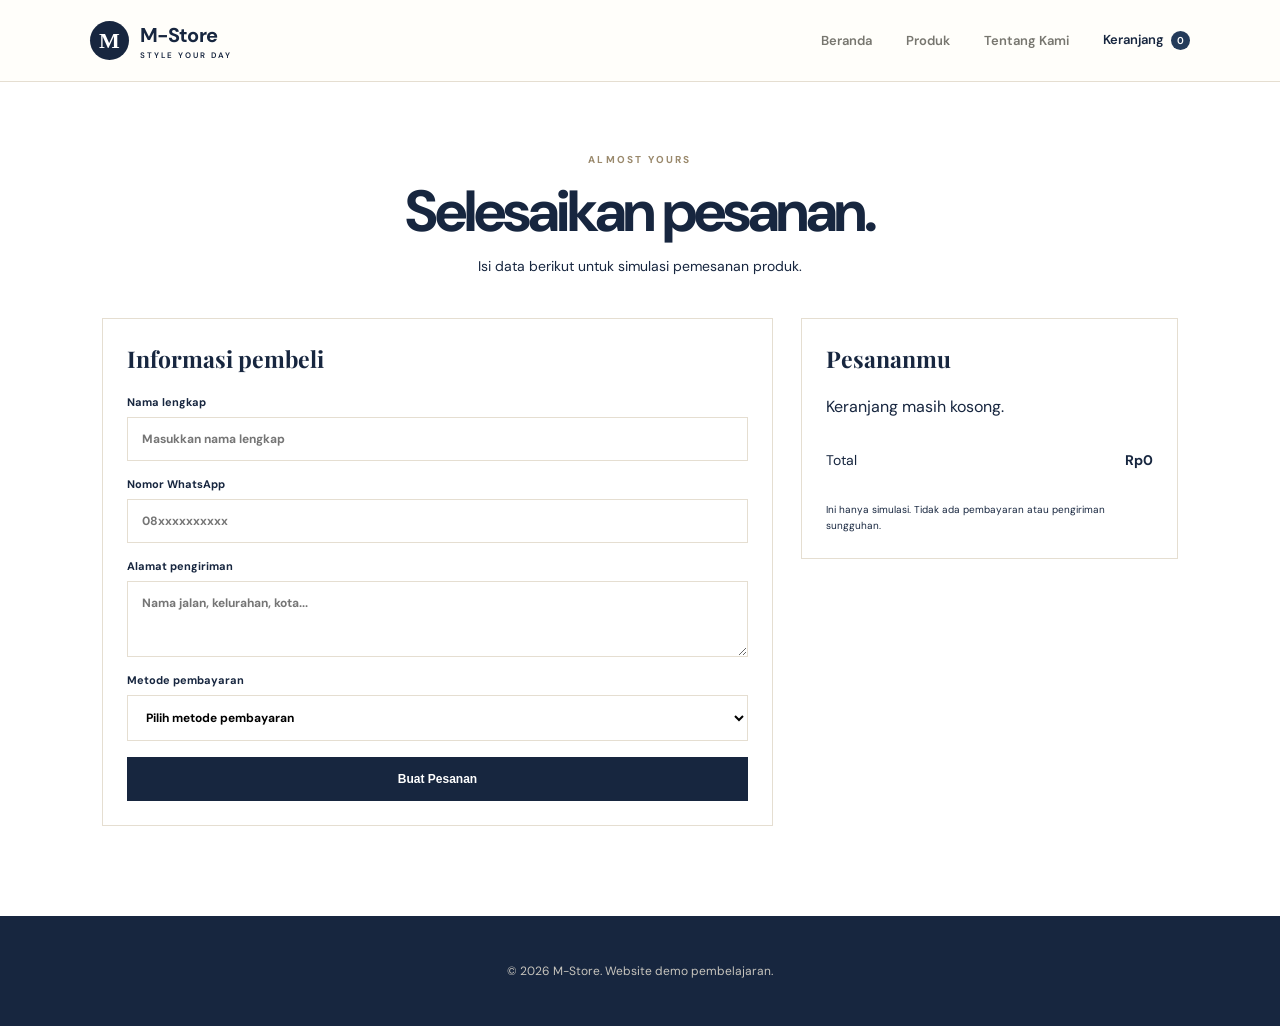
==== checkout.html @ 7494c429 "Add files via upload" ====
<!DOCTYPE html>
<html lang="id">
<head>
    <meta charset="UTF-8">
    <meta name="viewport" content="width=device-width, initial-scale=1.0">

    <title>M-Store | Checkout</title>

    <link rel="stylesheet" href="style.css">
    <script src="script.js" defer></script>
</head>

<body>

    <!-- HEADER -->
    <header class="site-header">

        <a class="brand" href="index.html">
            <span class="brand-mark">M</span>

            <span>
                M-Store
                <small>STYLE YOUR DAY</small>
            </span>
        </a>

        <button class="menu-toggle" onclick="toggleMenu()">
            ☰
        </button>

        <nav id="mainNav">
            <a href="index.html">Beranda</a>
            <a href="produk.html">Produk</a>
            <a href="tentang.html">Tentang Kami</a>

            <a class="nav-cart" href="keranjang.html">
                Keranjang
                <span class="cart-count">0</span>
            </a>
        </nav>

    </header>


    <!-- MAIN CONTENT -->
    <main class="page-wrap">

        <!-- PAGE INTRO -->
        <div class="page-intro">
            <span class="eyebrow">ALMOST YOURS</span>

            <h1>Selesaikan pesanan.</h1>

            <p>
                Isi data berikut untuk simulasi pemesanan produk.
            </p>
        </div>


        <!-- CHECKOUT LAYOUT -->
        <div class="checkout-layout">

            <!-- CHECKOUT FORM -->
            <form class="checkout-form" id="checkoutForm">

                <h2>Informasi pembeli</h2>

                <label>
                    Nama lengkap
                    <input
                        name="nama"
                        required
                        placeholder="Masukkan nama lengkap"
                    >
                </label>

                <label>
                    Nomor WhatsApp
                    <input
                        name="whatsapp"
                        type="tel"
                        required
                        placeholder="08xxxxxxxxxx"
                    >
                </label>

                <label>
                    Alamat pengiriman
                    <textarea
                        name="alamat"
                        rows="3"
                        required
                        placeholder="Nama jalan, kelurahan, kota..."
                    ></textarea>
                </label>

                <label>
                    Metode pembayaran

                    <select name="pembayaran" required>
                        <option value="">
                            Pilih metode pembayaran
                        </option>

                        <option>
                            Transfer bank (simulasi)
                        </option>

                        <option>
                            COD (simulasi)
                        </option>

                        <option>
                            E-wallet (simulasi)
                        </option>
                    </select>
                </label>

                <button
                    class="btn btn-dark full-btn"
                    type="submit"
                >
                    Buat Pesanan
                </button>

            </form>


            <!-- ORDER SUMMARY -->
            <aside class="summary-card">

                <h2>Pesananmu</h2>

                <div id="checkoutSummary"></div>

                <div class="summary-line total">
                    <span>Total</span>

                    <b id="checkoutTotal">
                        Rp0
                    </b>
                </div>

                <p class="tiny-note">
                    Ini hanya simulasi. Tidak ada pembayaran
                    atau pengiriman sungguhan.
                </p>

            </aside>

        </div>


        <!-- ORDER MESSAGE -->
        <div id="orderMessage" class="notice" hidden></div>

    </main>


    <!-- FOOTER -->
    <footer>
        <p>
            © 2026 M-Store. Website demo pembelajaran.
        </p>
    </footer>

</body>
</html>
---- style.css ----
/* ==========================================
   1. IMPORT FONT
========================================== */

@import url('https://fonts.googleapis.com/css2?family=DM+Sans:wght@400;500;600;700&family=Playfair+Display:ital,wght@0,600;0,700;1,600;1,700&display=swap');


/* ==========================================
   2. ROOT VARIABLES
========================================== */

:root {
    --ink: #17263F;       /* Navy gelap untuk teks */
    --muted: #17263F;     /* Abu-abu untuk teks tambahan */
    --cream: #6bb0f7;     /* Cream sebagai warna latar */
    --paper: #ffffff;     /* Cream terang untuk card */
    --orange: #243B5A;    /* Diganti navy untuk elemen utama */
    --line: #E5DED1;      /* Garis pembatas cream */
}


/* ==========================================
   3. RESET & GLOBAL STYLE
========================================== */

* {
    box-sizing: border-box;
}

html {
    scroll-behavior: smooth;
}

body {
    margin: 0;
    background: var(--paper);
    color: var(--ink);
    font-family: 'DM Sans', sans-serif;
}

a {
    color: inherit;
    text-decoration: none;
}

h1,
h2,
h3,
p {
    margin-top: 0;
}


/* ==========================================
   4. HEADER & NAVIGATION
========================================== */

.site-header {
    height: 82px;
    padding: 0 7%;
    display: flex;
    align-items: center;
    justify-content: space-between;
    border-bottom: 1px solid var(--line);
    background: #fffefa;
    position: sticky;
    top: 0;
    z-index: 10;
}

.brand {
    display: flex;
    align-items: center;
    gap: 11px;
    font-weight: 700;
    font-size: 20px;
    letter-spacing: -.8px;
}

.brand small {
    display: block;
    font-size: 8px;
    letter-spacing: 2px;
    color: var(--muted);
    font-weight: 600;
    margin-top: 2px;
}

.brand-mark {
    width: 39px;
    height: 39px;
    background: var(--ink);
    color: white;
    border-radius: 50%;
    display: grid;
    place-items: center;
    font-family: Georgia;
    font-size: 22px;
}

nav {
    display: flex;
    align-items: center;
    gap: 34px;
    font-size: 13px;
    font-weight: 600;
}

nav a {
    color: #77766f;
    transition: .2s;
}

nav a:hover,
nav a.active {
    color: var(--ink);
}

.nav-cart {
    color: var(--ink);
}

.cart-count {
    display: inline-grid;
    place-items: center;
    background: var(--orange);
    color: white;
    border-radius: 50%;
    width: 19px;
    height: 19px;
    font-size: 10px;
    margin-left: 4px;
}

.menu-toggle {
    display: none;
    border: 0;
    background: none;
    font-size: 25px;
}


/* ==========================================
   5. HERO SECTION
========================================== */

.hero {
    min-height: 530px;
    background: var(--cream);
    padding: 75px 11%;
    display: grid;
    grid-template-columns: 1.05fr .95fr;
    align-items: center;
    overflow: hidden;
}

.eyebrow {
    font-size: 10px;
    letter-spacing: 2.2px;
    font-weight: 700;
    color: white;
}

.hero h1,
.page-intro h1 {
    font-size: clamp(42px, 6vw, 76px);
    line-height: 1.04;
    letter-spacing: -3px;
    margin: 18px 0;
}

.hero h1 em,
.page-intro h1 em,
.promo h2 em {
    font-family: 'Playfair Display', serif;
    font-weight: 600;
}

.hero-content > p,
.page-intro > p {
    color: var(--muted);
    line-height: 1.8;
    max-width: 440px;
    font-size: 14px;
    margin-bottom: 28px;
}


/* ==========================================
   6. BUTTONS
========================================== */

.btn {
    display: inline-flex;
    align-items: center;
    justify-content: center;
    gap: 25px;
    padding: 15px 22px;
    font-size: 12px;
    font-weight: 700;
    border: 0;
    cursor: pointer;
    transition: .2s;
}

.btn:hover {
    transform: translateY(-2px);
}

.btn-dark {
    background: var(--ink);
    color: white;
}

.btn-light {
    background: white;
    color: var(--ink);
}

.full-btn {
    width: 100%;
    text-align: center;
}


/* ==========================================
   7. HERO ART
========================================== */

.hero-art {
    height: 370px;
    position: relative;
    display: grid;
    place-items: center;
}

.hero-circle {
    width: 310px;
    height: 310px;
    border-radius: 50%;
    background: #17263F;
    position: absolute;
}

.hero-product {
    width: 205px;
    height: 255px;
    background: linear-gradient(145deg, #f8eee3, #6bb0f7);
    border-radius: 48% 48% 12px 12px;
    z-index: 1;
    display: grid;
    place-items: center;
    font-family: 'Playfair Display';
    font-size: 85px;
    color: #fff8ee;
    box-shadow: 20px 25px 50px #9b6e5430;
    transform: rotate(7deg);
}

.hero-label {
    position: absolute;
    z-index: 2;
    right: 0;
    bottom: 25px;
    background: white;
    padding: 15px 19px;
    font-size: 9px;
    letter-spacing: 2px;
    line-height: 1.7;
    font-weight: 700;
    box-shadow: 0 10px 30px #0000000c;
}


/* ==========================================
   8. BENEFITS SECTION
========================================== */

.benefits {
    display: grid;
    grid-template-columns: repeat(3, 1fr);
    padding: 28px 11%;
    border-bottom: 1px solid var(--line);
    gap: 25px;
}

.benefits > div {
    display: flex;
    align-items: center;
    gap: 14px;
}

.benefits > div > span {
    font-size: 25px;
    color: var(--orange);
}

.benefits p {
    margin: 0;
    font-size: 12px;
}

.benefits small {
    display: block;
    color: var(--muted);
    font-size: 11px;
    margin-top: 5px;
}


/* ==========================================
   9. PRODUCT SECTION
========================================== */

.section {
    padding: 80px 8%;
}

.section-heading {
    display: flex;
    justify-content: space-between;
    align-items: end;
    margin-bottom: 30px;
}

.section-heading h2 {
    font-family: 'Playfair Display';
    font-size: 36px;
    margin: 8px 0 0;
}

.text-link,
.back-link {
    font-size: 12px;
    font-weight: 700;
}

.product-grid {
    display: grid;
    grid-template-columns: repeat(4, minmax(0, 1fr));
    gap: 22px;
}

.product-card {
    min-width: 0;
}


/* =========================
   PRODUCT SECTION
========================= */

.product-grid {
    display: grid;
    grid-template-columns: repeat(3, 1fr);
    gap: 28px;
    margin-top: 35px;
}

.product-card {
    background: #fff;
    border-radius: 15px;
    overflow: hidden;
    border: 1px solid #eae7df;
    transition: 0.3s ease;
}

.product-card:hover {
    transform: translateY(-8px);
    box-shadow: 0 15px 35px rgba(18, 35, 62, 0.12);
}

.product-image {
    width: 100%;
    height: 260px;
    position: relative;
    overflow: hidden;
    background: #f1eee7;
}

.product-image img {
    width: 100%;
    height: 100%;
    object-fit: cover;
    transition: transform 0.5s ease;
}

.product-card:hover .product-image img {
    transform: scale(1.08);
}

.product-tag {
    position: absolute;
    top: 15px;
    left: 15px;
    z-index: 2;
    background: #172b49;
    color: white;
    padding: 7px 12px;
    border-radius: 5px;
    font-size: 10px;
    letter-spacing: 1px;
}

.product-info {
    padding: 20px;
}

.product-info small {
    color: #9a896c;
    font-size: 11px;
    font-weight: 700;
    letter-spacing: 2px;
}

.product-info h3 {
    color: #172b49;
    font-size: 18px;
    margin: 10px 0;
}

.product-price {
    font-size: 17px;
    font-weight: 700;
    color: #172b49;
    margin-bottom: 18px;
}

.product-button {
    display: block;
    text-align: center;
    text-decoration: none;
    background: #172b49;
    color: #fff;
    padding: 12px;
    border-radius: 7px;
    font-size: 13px;
    transition: 0.3s;
}

.product-button:hover {
    background: #c5a879;
    color: #172b49;
}

/* RESPONSIVE */

@media (max-width: 768px) {
    .product-grid {
        grid-template-columns: repeat(2, 1fr);
        gap: 15px;
    }

    .product-image {
        height: 190px;
    }

    .product-info {
        padding: 13px;
    }

    .product-info h3 {
        font-size: 15px;
    }
}

@media (max-width: 450px) {
    .product-grid {
        grid-template-columns: 1fr;
    }

    .product-image {
        height: 260px;
    }
}


/* ==========================================
   10. PRODUCT IMAGE
========================================== */

.product-image {
    height: 230px;
    border-radius: 5px;
    background: var(--cream);
    display: grid;
    place-items: center;
    position: relative;
    overflow: hidden;
}

.product-image .emoji {
    font-size: 75px;
    filter: drop-shadow(0 12px 10px #00000018);
    transition: .3s;
}

.product-card:hover .emoji {
    transform: scale(1.08) rotate(-4deg);
}

.product-tag {
    position: absolute;
    top: 12px;
    left: 12px;
    background: white;
    padding: 6px 9px;
    font-size: 9px;
    letter-spacing: 1px;
}

.product-image img {
    width: 100%;
    height: 100%;
    object-fit: cover;
    display: block;
    transition: .3s;
}

.product-card:hover .product-image img {
    transform: scale(1.08);
}

.cart-thumb img {
    width: 100%;
    height: 100%;
    object-fit: cover;
    border-radius: 5px;
}
/* ==========================================
   11. PRODUCT INFORMATION
========================================== */

.product-info {
    padding: 13px 2px;
}

.product-info h3 {
    font-size: 13px;
    margin: 0 0 7px;
}

.product-info p {
    font-size: 12px;
    color: var(--muted);
    margin: 0 0 10px;
}

.product-bottom {
    display: flex;
    align-items: center;
    justify-content: space-between;
}

.price {
    font-weight: 700;
    font-size: 13px;
}

.add-btn {
    border: 1px solid var(--ink);
    background: transparent;
    padding: 8px 11px;
    font-size: 10px;
    font-weight: 700;
    cursor: pointer;
}

.add-btn:hover {
    background: var(--ink);
    color: white;
}


/* ==========================================
   12. PROMO SECTION
========================================== */

.promo {
    margin: 0 8% 80px;
    background:#6bb0f7;
    padding: 48px 7%;
    display: flex;
    align-items: center;
    justify-content: space-between;
    color: #2c211b;
}

.promo h2 {
    font-size: 42px;
    line-height: 1.08;
    margin: 13px 0;
}

.promo p {
    font-size: 13px;
    opacity: .8;
}

.promo-stamp {
    width: 150px;
    height: 150px;
    border: 1px solid #ffffff9c;
    border-radius: 50%;
    display: grid;
    place-content: center;
    text-align: center;
    font-family: 'Playfair Display';
    font-size: 55px;
    color: white;
    transform: rotate(12deg);
}

.promo-stamp small {
    font: 700 9px 'DM Sans';
    letter-spacing: 3px;
}


/* ==========================================
   13. PAGE WRAPPER
========================================== */

.page-wrap {
    padding: 65px 8% 90px;
    min-height: 65vh;
}

.page-intro {
    text-align: center;
    margin: 0 auto 38px;
}

.page-intro h1 {
    font-size: clamp(38px, 5vw, 58px);
    margin: 13px 0;
}

.page-intro > p {
    margin: 0 auto;
    max-width: 540px;
}


/* ==========================================
   14. SEARCH & CATEGORY FILTER
========================================== */

.catalog-tools {
    display: flex;
    gap: 12px;
    max-width: 600px;
    margin: 0 auto 30px;
}

.catalog-tools input,
.catalog-tools select,
.checkout-form input,
.checkout-form textarea,
.checkout-form select {
    width: 100%;
    padding: 13px 14px;
    border: 1px solid var(--line);
    background: white;
    font: inherit;
    font-size: 12px;
    outline: none;
}

.catalog-tools input:focus,
.checkout-form input:focus,
.checkout-form textarea:focus {
    border-color: var(--orange);
}

.catalog-tools select {
    max-width: 190px;
}


/* ==========================================
   15. EMPTY STATE
========================================== */

.empty-state {
    text-align: center;
    padding: 55px 20px;
    background: var(--cream);
    color: var(--muted);
    grid-column: 1 / -1;
}


/* ==========================================
   16. CART & CHECKOUT LAYOUT
========================================== */

.cart-layout,
.checkout-layout {
    display: grid;
    grid-template-columns: 1.6fr .9fr;
    gap: 28px;
    align-items: start;
}

.cart-items {
    display: grid;
    gap: 12px;
}


/* ==========================================
   17. CART ITEMS
========================================== */

.cart-row {
    display: grid;
    grid-template-columns: 90px 1fr auto;
    gap: 17px;
    align-items: center;
    padding: 15px;
    border: 1px solid var(--line);
}

.cart-thumb {
    height: 90px;
    background: var(--cream);
    display: grid;
    place-items: center;
    font-size: 35px;
}

.cart-detail h3 {
    font-size: 13px;
    margin: 0 0 6px;
}

.cart-detail p {
    font-size: 12px;
    color: var(--muted);
    margin: 0;
}

.cart-row-total {
    font-size: 12px;
    font-weight: 700;
    white-space: nowrap;
}


/* ==========================================
   18. QUANTITY CONTROL
========================================== */

.qty-control {
    display: flex;
    align-items: center;
    gap: 10px;
    margin-top: 12px;
}

.qty-control button {
    width: 25px;
    height: 25px;
    border: 1px solid var(--line);
    background: white;
    cursor: pointer;
}

.remove-btn {
    border: 0;
    background: none;
    color:  #6bb0f7;
    font-size: 11px;
    cursor: pointer;
    margin-top: 8px;
    padding: 0;
}


/* ==========================================
   19. SUMMARY CARD
========================================== */

.summary-card,
.checkout-form {
    border: 1px solid var(--line);
    padding: 24px;
    background: #fff;
}

.summary-card h2,
.checkout-form h2 {
    font-family: 'Playfair Display';
    font-size: 23px;
    margin: 0 0 22px;
}

.summary-line {
    display: flex;
    justify-content: space-between;
    font-size: 12px;
    color: var(--muted);
    padding: 12px 0;
    border-bottom: 1px solid var(--line);
}

.summary-line b {
    color: var(--ink);
}

.summary-line.total {
    font-size: 14px;
    border: 0;
    padding: 18px 0;
}

.back-link {
    display: block;
    text-align: center;
    margin-top: 17px;
    color: var(--muted);
}


/* ==========================================
   20. ABOUT PAGE
========================================== */

.about-page .page-intro {
    max-width: 680px;
}

.about-panel {
    background: var(--cream);
    padding: 45px;
    display: grid;
    grid-template-columns: 190px 1fr;
    gap: 40px;
    align-items: center;
    margin: 50px 0;
}

.about-symbol {
    height: 170px;
    background: #17263F;
    display: grid;
    place-items: center;
    font: italic 90px 'Playfair Display';
    color: white;
}

.about-panel h2 {
    font: 600 30px 'Playfair Display';
}

.about-panel p,
.values-grid p {
    font-size: 13px;
    line-height: 1.8;
    color: var(--muted);
}

.values-grid {
    display: grid;
    grid-template-columns: repeat(3, 1fr);
    gap: 25px;
}

.values-grid article {
    border-top: 1px solid var(--line);
    padding-top: 20px;
}

.values-grid article span {
    font-size: 11px;
    color: var(--orange);
    font-weight: 700;
}

.values-grid h3 {
    font: 600 22px 'Playfair Display';
    margin: 12px 0;
}


/* ==========================================
   21. CHECKOUT FORM
========================================== */

.checkout-form {
    display: grid;
    gap: 16px;
}

.checkout-form h2 {
    margin-bottom: 5px;
}

.checkout-form label {
    font-size: 11px;
    font-weight: 700;
    display: grid;
    gap: 8px;
}

.checkout-form textarea {
    resize: vertical;
}


/* ==========================================
   22. CHECKOUT SUMMARY
========================================== */

.tiny-note {
    font-size: 10px;
    color: var(--muted);
    line-height: 1.6;
    margin: 15px 0 0;
}

.checkout-summary-item {
    display: flex;
    justify-content: space-between;
    gap: 10px;
    font-size: 11px;
    padding: 9px 0;
    border-bottom: 1px solid var(--line);
}


/* ==========================================
   23. NOTIFICATION
========================================== */

.notice {
    margin: 25px 0;
    padding: 18px;
    background: #edf5e9;
    color: #345c32;
    font-size: 13px;
    line-height: 1.7;
}


/* ==========================================
   24. FOOTER
========================================== */

footer {
    padding: 35px 8%;
    background: var(--ink);
    color: white;
    text-align: center;
}

footer p {
    font-size: 12px;
    color: #c7c4bd;
    margin: 12px 0;
}

footer > small {
    font-size: 10px;
    color: #9b9992;
}

.footer-brand {
    justify-content: center;
    color: white;
}

.footer-brand .brand-mark {
    background: white;
    color: var(--ink);
}

.footer-brand small {
    color: #aaa;
}


/* ==========================================
   25. RESPONSIVE - TABLET & MOBILE
========================================== */

@media (max-width: 800px) {

    .site-header {
        padding: 0 5%;
        height: 70px;
    }

    .menu-toggle {
        display: block;
    }

    nav {
        display: none;
        position: absolute;
        top: 70px;
        left: 0;
        right: 0;
        background: white;
        padding: 20px 6%;
        flex-direction: column;
        align-items: flex-start;
        gap: 20px;
        border-bottom: 1px solid var(--line);
    }

    nav.open {
        display: flex;
    }

    .hero {
        padding: 55px 8%;
        grid-template-columns: 1fr;
        min-height: auto;
    }

    .hero-art {
        height: 300px;
    }

    .hero-circle {
        width: 245px;
        height: 245px;
    }

    .hero-product {
        width: 165px;
        height: 210px;
    }

    .benefits {
        padding: 25px 8%;
        grid-template-columns: 1fr;
        gap: 17px;
    }

    .section {
        padding: 55px 6%;
    }

    .product-grid {
        grid-template-columns: repeat(2, minmax(0, 1fr));
        gap: 18px;
    }

    .product-image {
        height: 190px;
    }

    .promo {
        margin: 0 6% 55px;
        padding: 35px 7%;
    }

    .promo-stamp {
        width: 100px;
        height: 100px;
        font-size: 38px;
    }

    .cart-layout,
    .checkout-layout {
        grid-template-columns: 1fr;
    }

    .about-panel {
        grid-template-columns: 1fr;
        padding: 25px;
        gap: 20px;
    }

    .about-symbol {
        height: 120px;
    }

    .values-grid {
        grid-template-columns: 1fr;
    }

    .page-wrap {
        padding: 48px 6% 65px;
    }

}


/* ==========================================
   26. RESPONSIVE - SMALL MOBILE
========================================== */

@media (max-width: 430px) {

    .hero h1 {
        font-size: 48px;
    }

    .section-heading {
        align-items: start;
        gap: 15px;
        flex-direction: column;
    }

    .product-image {
        height: 155px;
    }

    .product-image .emoji {
        font-size: 58px;
    }

    .promo h2 {
        font-size: 33px;
    }

    .promo-stamp {
        display: none;
    }

    .catalog-tools {
        flex-direction: column;
    }

    .catalog-tools select {
        max-width: none;
    }

    .cart-row {
        grid-template-columns: 65px 1fr;
    }

    .cart-thumb {
        height: 70px;
    }

    .cart-row-total {
        grid-column: 2;
    }

    .cart-detail h3 {
        font-size: 12px;
    }

}

/* ==========================================
   27. DETAIL PRODUK
========================================== */

    .detail-page {
        max-width: 1180px;
        margin: 0 auto;
    }

    .breadcrumb {
        display: flex;
        align-items: center;
        flex-wrap: wrap;
        gap: 10px;
        font-size: 12px;
        color: #77766f;
        margin-bottom: 28px;
    }

    .breadcrumb a:hover { color: var(--ink); }
    .breadcrumb b { color: var(--ink); }

    .detail-product {
        display: grid;
        grid-template-columns: 1.05fr 1fr;
        gap: 56px;
        align-items: start;
    }

    .detail-gallery {
        position: sticky;
        top: 106px;
        border-radius: 22px;
        overflow: hidden;
        background: #eaf3fe;
        border: 1px solid #dbe6f5;
        box-shadow: 0 25px 60px rgba(23, 38, 63, 0.12);
    }

    .detail-gallery img {
        display: block;
        width: 100%;
        aspect-ratio: 1 / 1;
        object-fit: cover;
    }

    .detail-tag {
        position: absolute;
        top: 18px;
        left: 18px;
        background: var(--ink);
        color: white;
        padding: 8px 14px;
        border-radius: 30px;
        font-size: 10px;
        font-weight: 700;
        letter-spacing: 1.5px;
    }

    .detail-category {
        font-size: 11px;
        font-weight: 700;
        letter-spacing: 2.5px;
        color: #9a896c;
    }

    .detail-info h1 {
        font-family: 'Playfair Display', serif;
        font-size: clamp(30px, 4vw, 44px);
        line-height: 1.1;
        margin: 12px 0 14px;
    }

    .detail-meta {
        display: flex;
        align-items: center;
        flex-wrap: wrap;
        gap: 14px;
        font-size: 12px;
        margin-bottom: 18px;
    }

    .detail-rating {
        color: #c5a24a;
        font-weight: 700;
        letter-spacing: 1px;
    }

    .detail-stock {
        background: #e8f5e9;
        color: #2e6b32;
        padding: 5px 12px;
        border-radius: 30px;
        font-weight: 700;
    }

    .detail-stock.out {
        background: #fdeaea;
        color: #a33a3a;
    }

    .detail-price {
        font-size: 32px;
        font-weight: 700;
        margin-bottom: 16px;
    }

    .detail-description {
        font-size: 14px;
        line-height: 1.9;
        color: #4a5568;
        padding-bottom: 24px;
        border-bottom: 1px solid var(--line);
    }

    .detail-subtitle {
        font-size: 14px;
        letter-spacing: 1px;
        margin: 24px 0 8px;
    }

    .detail-specs {
        margin: 0;
        border: 1px solid var(--line);
        border-radius: 12px;
        overflow: hidden;
    }

    .spec-row {
        display: grid;
        grid-template-columns: 120px 1fr;
        gap: 14px;
        padding: 12px 16px;
        font-size: 13px;
        border-bottom: 1px solid var(--line);
    }

    .spec-row:last-child { border-bottom: 0; }
    .spec-row:nth-child(odd) { background: #f6f9fe; }
    .spec-row dt { color: #77766f; font-weight: 600; }
    .spec-row dd { margin: 0; font-weight: 600; }

    .detail-buy {
        display: flex;
        align-items: flex-end;
        justify-content: space-between;
        gap: 20px;
        margin: 26px 0 18px;
    }

    .detail-label {
        display: block;
        font-size: 11px;
        font-weight: 700;
        letter-spacing: 1.5px;
        color: #77766f;
        margin-bottom: 8px;
    }

    .qty-box {
        display: inline-flex;
        align-items: center;
        border: 1px solid var(--ink);
        border-radius: 10px;
        overflow: hidden;
    }

    .qty-box button {
        width: 42px;
        height: 42px;
        border: 0;
        background: white;
        font-size: 18px;
        cursor: pointer;
        transition: 0.2s;
    }

    .qty-box button:hover {
        background: var(--ink);
        color: white;
    }

    .qty-box span {
        min-width: 46px;
        text-align: center;
        font-weight: 700;
    }

    .detail-total { text-align: right; }
    .detail-total b { font-size: 22px; }

    .detail-actions {
        display: grid;
        grid-template-columns: 1fr 1fr;
        gap: 12px;
    }

    .detail-actions .btn {
        border-radius: 10px;
        padding: 17px 20px;
        font-size: 13px;
    }

    .btn-outline {
        background: white;
        color: var(--ink);
        border: 1.5px solid var(--ink);
    }

    .btn-outline:hover { background: #eaf3fe; }

    .detail-actions .btn-dark:hover {
        background: #c5a879;
        color: var(--ink);
    }

    .detail-perks {
        list-style: none;
        padding: 18px;
        margin: 22px 0 0;
        background: #f6f9fe;
        border-radius: 12px;
        display: grid;
        gap: 9px;
        font-size: 12px;
        font-weight: 600;
    }

    .related-section { 
        margin-top: 90px; 
    }

    .related-section .section-heading { 
        margin-bottom: 0; 
    }

    .detail-notfound {
        grid-column: 1 / -1;
        text-align: center;
        padding: 70px 20px;
    }

    .toast {
        position: fixed;
        left: 50%;
        bottom: 30px;
        transform: translate(-50%, 30px);
        background: var(--ink);
        color: white;
        padding: 14px 24px;
        border-radius: 40px;
        font-size: 13px;
        font-weight: 600;
        box-shadow: 0 12px 30px rgba(0, 0, 0, 0.25);
        opacity: 0;
        pointer-events: none;
        transition: 0.3s;
        z-index: 50;
    }

    .toast.show {
        opacity: 1;
        transform: translate(-50%, 0);
    }

    @media (max-width: 900px) {
        .detail-product { grid-template-columns: 1fr; gap: 30px; }
        .detail-gallery { position: static; }
    }

    @media (max-width: 430px) {
        .detail-actions { grid-template-columns: 1fr; }
        .spec-row { grid-template-columns: 90px 1fr; }
    }

    /* Teks kecil di latar putih (supaya terbaca) */
        .page-wrap .eyebrow,
        .section .eyebrow {
            color: #9a896c;
    }

    .empty-state h3 {
        font-family: 'Playfair Display', serif;
        font-size: 24px;
        margin-bottom: 8px;
    }

    .empty-state .btn {
        margin-top: 14px;
    }

    .cart-thumb {
        overflow: hidden;
        border-radius: 8px;
    }

    .cart-thumb img {
        display: block;
        width: 100%;
        height: 100%;
        object-fit: cover;
    }
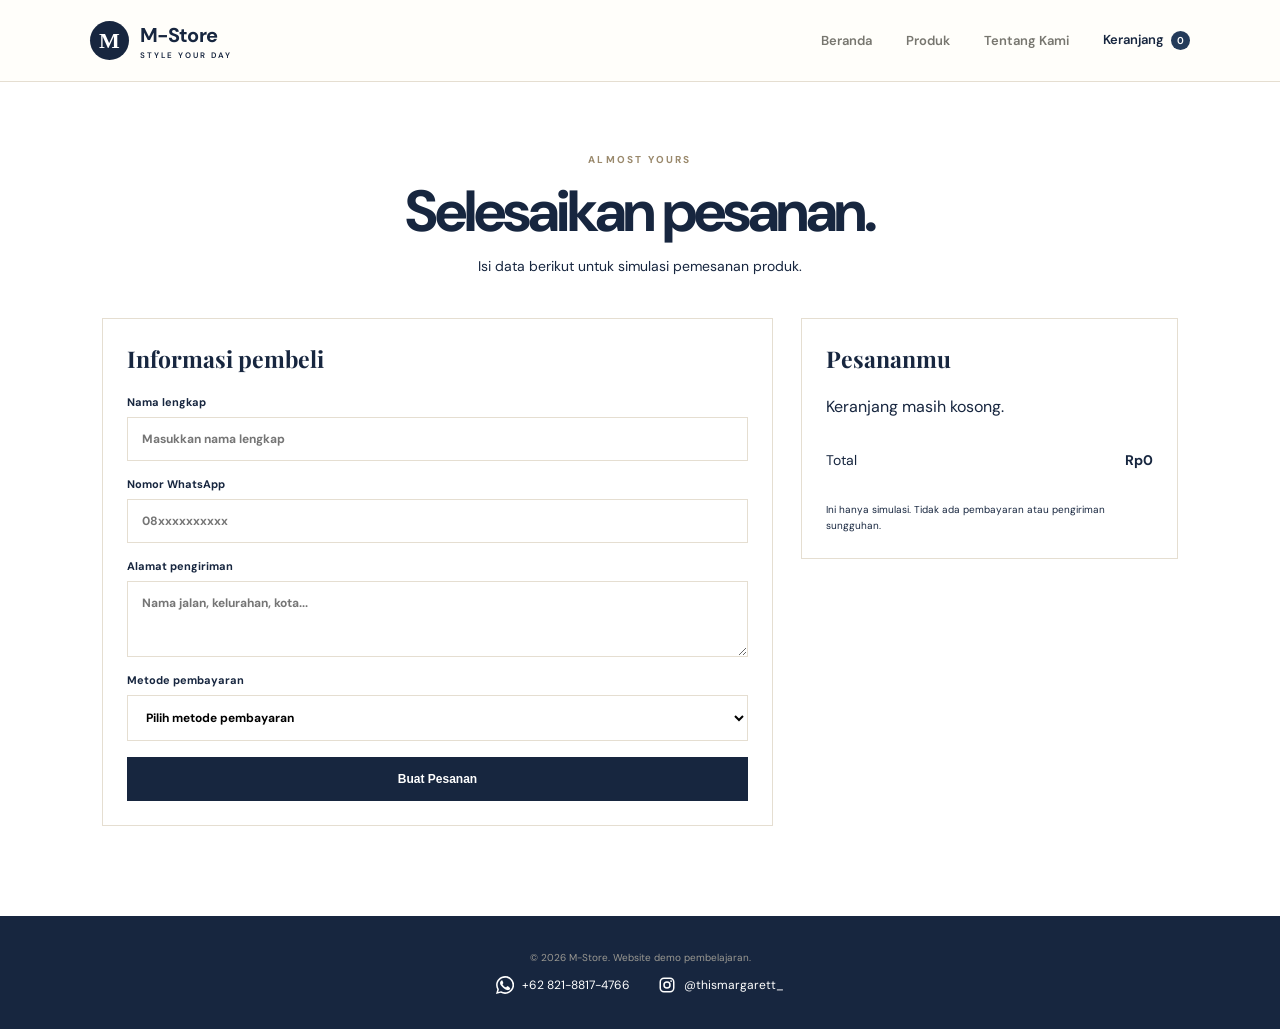
==== commit 17b7c9ee: "Add files via upload" ====
--- a/checkout.html
+++ b/checkout.html
@@ -160,9 +160,28 @@
 
     <!-- FOOTER -->
     <footer>
-        <p>
+
+        <div class="footer-contact-links">
+            <a href="https://wa.me/6282188174766" target="_blank" rel="noopener noreferrer">
+                <svg class="contact-icon" viewBox="0 0 24 24" aria-hidden="true">
+                    <path d="M20.5 3.5A11.8 11.8 0 0 0 12.1 0C5.5 0 .1 5.4.1 12c0 2.1.6 4.2 1.6 6L0 24l6.2-1.6a12 12 0 0 0 5.9 1.5h.1c6.6 0 12-5.4 12-12 0-3.2-1.3-6.2-3.7-8.4ZM12.1 21.8c-1.8 0-3.6-.5-5.1-1.4l-.4-.2-3.7 1 1-3.6-.2-.4a9.7 9.7 0 0 1-1.5-5.2c0-5.4 4.4-9.8 9.9-9.8 2.6 0 5.1 1 7 2.9a9.8 9.8 0 0 1 2.9 7c0 5.3-4.5 9.7-9.9 9.7Zm5.4-7.3c-.3-.2-1.8-.9-2.1-1-.3-.1-.5-.2-.7.2-.2.3-.8 1-1 1.2-.2.2-.4.2-.7.1-.3-.2-1.3-.5-2.5-1.5-.9-.8-1.5-1.8-1.7-2.1-.2-.3 0-.5.1-.7l.5-.6.3-.6c.1-.2 0-.4 0-.6-.1-.2-.7-1.7-.9-2.3-.2-.6-.5-.5-.7-.5h-.6c-.2 0-.6.1-.9.4-.3.3-1.2 1.2-1.2 2.8 0 1.7 1.2 3.3 1.4 3.5.2.2 2.4 3.7 5.9 5.2.8.4 1.4.6 1.9.7.8.3 1.5.2 2 .1.6-.1 1.8-.7 2-1.4.3-.7.3-1.3.2-1.4-.1-.2-.3-.3-.6-.5Z" fill="currentColor"/>
+                </svg>
+                +62 821-8817-4766
+            </a>
+            <a href="https://www.instagram.com/thismargarett_?igsh=YjZsaGlrNHRwcDM1&utm_source=qr" target="_blank" rel="noopener noreferrer">
+                <svg class="contact-icon" viewBox="0 0 24 24" aria-hidden="true">
+                    <rect x="3" y="3" width="18" height="18" rx="5" fill="none" stroke="currentColor" stroke-width="2"/>
+                    <circle cx="12" cy="12" r="4" fill="none" stroke="currentColor" stroke-width="2"/>
+                    <circle cx="17.5" cy="6.8" r="1.2" fill="currentColor"/>
+                </svg>
+                @thismargarett_
+            </a>
+        </div>
+
+        <small class="footer-copyright">
             © 2026 M-Store. Website demo pembelajaran.
-        </p>
+        </small>
+
     </footer>
 
 </body>
--- a/style.css
+++ b/style.css
@@ -954,6 +954,9 @@
     background: var(--ink);
     color: white;
     text-align: center;
+    display: flex;
+    flex-direction: column;
+    align-items: center;
 }
 
 footer p {
@@ -964,7 +967,37 @@
 
 footer > small {
     font-size: 10px;
+    justify-content: center;
+    align-items: center;
     color: #9b9992;
+}
+
+.footer-copyright {
+    order: 1;
+}
+
+.footer-contact-links {
+    order: 2;
+    display: flex;
+    justify-content: center;
+    align-items: center;
+    flex-wrap: wrap;
+    gap: 12px 28px;
+    margin-top: 12px;
+    font-size: 12px;
+    color: #ffffff;
+}
+
+.footer-contact-links a {
+    display: inline-flex;
+    align-items: center;
+    gap: 8px;
+}
+
+.contact-icon {
+    width: 18px;
+    height: 18px;
+    flex: 0 0 auto;
 }
 
 .footer-brand {
